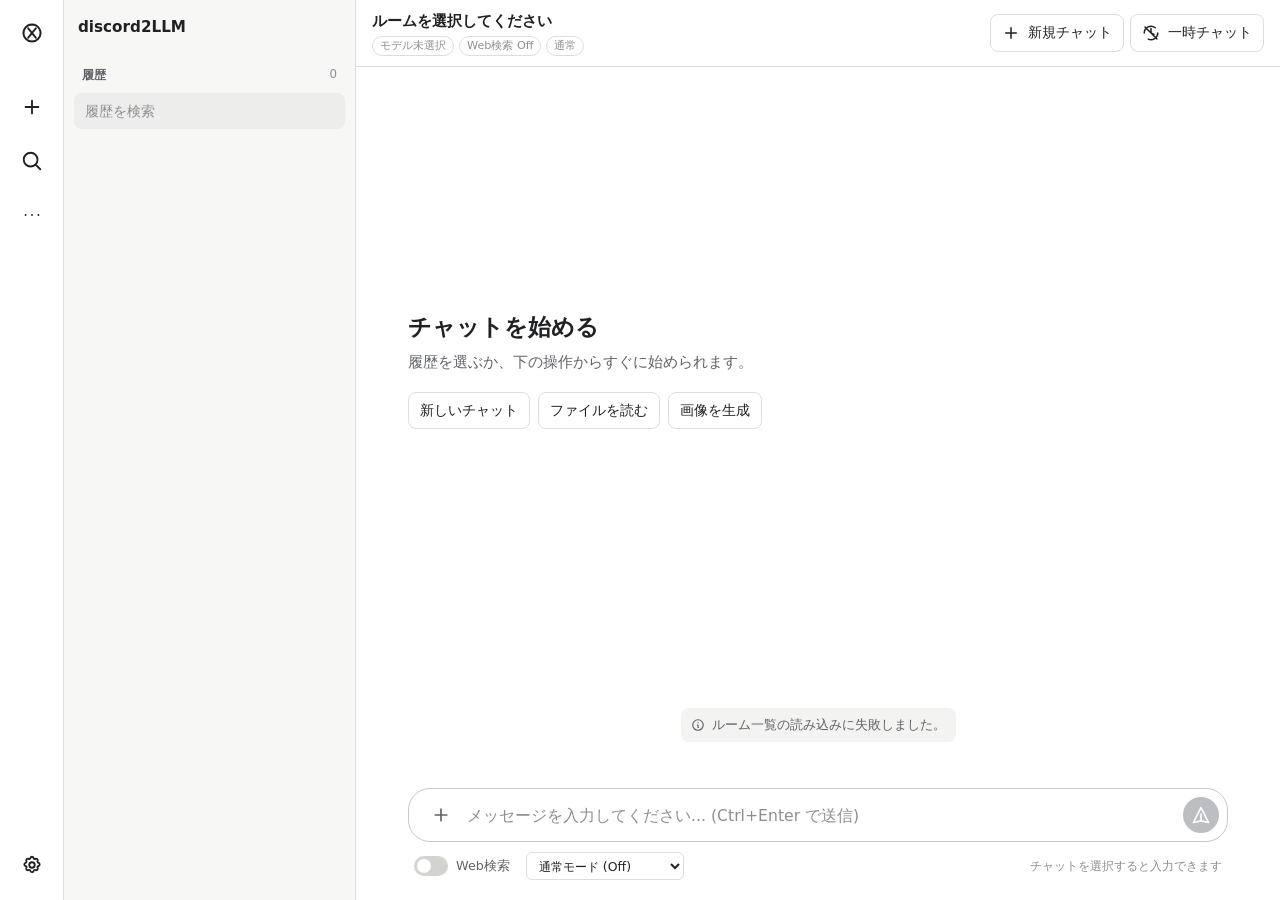
==== docs/index.html @ 70017314 "Add files via upload" ====
<!DOCTYPE html>
<html lang="ja">
<head>
    <meta charset="UTF-8">
    <meta name="viewport" content="width=device-width, initial-scale=1.0">
    <title>discord2LLM Web UI</title>
    <link rel="stylesheet" href="style.css?v=20260608-pages">
</head>
<body>
    <div class="app-container">
        <nav class="quick-rail" aria-label="クイックアクセス">
            <button id="rail-brand-btn" class="rail-btn rail-brand" type="button" title="サイドバーを開閉" aria-label="サイドバーを開閉">
                <svg width="24" height="24" fill="none" stroke="currentColor" viewBox="0 0 24 24" aria-hidden="true"><path stroke-linecap="round" stroke-linejoin="round" stroke-width="1.9" d="M12 3.5a8.5 8.5 0 108.5 8.5M12 3.5a8.5 8.5 0 00-7.36 12.75M12 3.5a8.5 8.5 0 017.36 12.75M8.2 7.3l7.6 9.4M15.8 7.3l-7.6 9.4"/></svg>
            </button>
            <div class="rail-main-actions">
                <button id="rail-new-room-btn" class="rail-btn" type="button" title="新規チャット" aria-label="新規チャット">
                    <svg width="22" height="22" fill="none" stroke="currentColor" viewBox="0 0 24 24" aria-hidden="true"><path stroke-linecap="round" stroke-linejoin="round" stroke-width="2" d="M12 5v14M5 12h14"/></svg>
                </button>
                <button id="rail-search-btn" class="rail-btn" type="button" title="履歴を検索" aria-label="履歴を検索">
                    <svg width="22" height="22" fill="none" stroke="currentColor" viewBox="0 0 24 24" aria-hidden="true"><path stroke-linecap="round" stroke-linejoin="round" stroke-width="2" d="M21 21l-4.35-4.35M10.5 18a7.5 7.5 0 110-15 7.5 7.5 0 010 15z"/></svg>
                </button>
                <button id="rail-history-btn" class="rail-btn" type="button" title="履歴" aria-label="履歴">
                    <svg width="22" height="22" fill="none" stroke="currentColor" viewBox="0 0 24 24" aria-hidden="true"><path stroke-linecap="round" stroke-linejoin="round" stroke-width="2" d="M5 12h.01M12 12h.01M19 12h.01"/></svg>
                </button>
            </div>
            <button id="rail-settings-btn" class="rail-btn rail-bottom" type="button" title="設定" aria-label="設定">
                <svg width="22" height="22" fill="none" stroke="currentColor" viewBox="0 0 24 24" aria-hidden="true"><path stroke-linecap="round" stroke-linejoin="round" stroke-width="2" d="M10.3 4.3c.4-1.7 2.9-1.7 3.4 0 .2.9 1.2 1.4 2 1 1.5-.9 3.3.8 2.4 2.4-.5.8 0 1.8 1 2 1.7.4 1.7 2.9 0 3.4-.9.2-1.4 1.2-1 2 .9 1.5-.8 3.3-2.4 2.4-.8-.5-1.8 0-2 1-.4 1.7-2.9 1.7-3.4 0-.2-.9-1.2-1.4-2-1-1.5.9-3.3-.8-2.4-2.4.5-.8 0-1.8-1-2-1.7-.4-1.7-2.9 0-3.4.9-.2 1.4-1.2 1-2-.9-1.5.8-3.3 2.4-2.4.8.5 1.8 0 2-1z"/><path stroke-linecap="round" stroke-linejoin="round" stroke-width="2" d="M15 12a3 3 0 11-6 0 3 3 0 016 0z"/></svg>
            </button>
        </nav>
        <aside class="sidebar">
            <div class="sidebar-header">
                <h2>discord2LLM</h2>
            </div>

            <div class="sidebar-section">
                <div class="history-header">
                    <h3>履歴</h3>
                    <span id="rooms-count">0</span>
                </div>
                <input id="history-search" class="history-search" type="search" placeholder="履歴を検索" autocomplete="off">
                <ul id="rooms-list" class="rooms-list">
                </ul>
            </div>
        </aside>

        <main class="chat-area">
            <header class="top-nav">
                <div class="room-info">
                    <h1 id="active-room-title">ルームを選択してください</h1>
                    <div class="room-status">
                        <span id="model-status" class="status-pill">モデル未選択</span>
                        <span id="web-status" class="status-pill">Web検索 Off</span>
                        <span id="thinking-status" class="status-pill">通常</span>
                    </div>
                </div>
                <div class="top-actions">
                    <button id="new-room-btn" class="btn btn-secondary btn-icon" type="button" title="新規チャット">
                        <svg width="18" height="18" fill="none" stroke="currentColor" viewBox="0 0 24 24" aria-hidden="true"><path stroke-linecap="round" stroke-linejoin="round" stroke-width="2" d="M12 5v14M5 12h14"/></svg>
                        新規チャット
                    </button>
                    <button id="temporary-room-btn" class="btn btn-secondary btn-icon" type="button" title="一時チャット">
                        <svg width="18" height="18" fill="none" stroke="currentColor" viewBox="0 0 24 24" aria-hidden="true"><path stroke-linecap="round" stroke-linejoin="round" stroke-width="2" d="M12 6v6l4 2M4 4l16 16M21 12a9 9 0 01-12.7 8.2M3 12a9 9 0 0114.7-7"/></svg>
                        一時チャット
                    </button>
                </div>
            </header>

            <div id="messages-container" class="messages-container">
                <div id="welcome-screen" class="welcome-screen">
                    <h2>チャットを始める</h2>
                    <p>履歴を選ぶか、下の操作からすぐに始められます。</p>
                    <div class="welcome-actions">
                        <button type="button" class="welcome-action" data-action="new-chat">新しいチャット</button>
                        <button type="button" class="welcome-action" data-action="attach-file">ファイルを読む</button>
                        <button type="button" class="welcome-action" data-action="image-mode">画像を生成</button>
                    </div>
                </div>
            </div>

            <div id="typing-indicator" class="typing-indicator hidden">
                <span class="indicator-dot"></span>
                <span class="indicator-dot"></span>
                <span class="indicator-dot"></span>
                <span id="typing-status-text">考え中...</span>
            </div>

            <div class="input-panel">
                <div id="attachment-bar" class="attachment-bar hidden"></div>
                <div class="input-wrapper">
                    <div class="tool-picker">
                        <button id="tool-menu-btn" class="tool-menu-btn" type="button" title="機能を選択" aria-label="機能を選択" aria-expanded="false">
                            <svg width="20" height="20" fill="none" stroke="currentColor" viewBox="0 0 24 24"><path stroke-linecap="round" stroke-linejoin="round" stroke-width="2" d="M12 5v14M5 12h14"/></svg>
                        </button>
                        <div id="tool-menu" class="tool-menu hidden" role="menu">
                            <button id="attach-file-btn" type="button" role="menuitem">
                                <span>ファイルを添付</span>
                                <small>PDF / テキスト / 画像</small>
                            </button>
                            <button id="image-mode-btn" type="button" role="menuitem">
                                <span>画像生成</span>
                                <small>ComfyUIで生成</small>
                            </button>
                        </div>
                    </div>
                    <input id="file-input" type="file" multiple class="hidden" accept=".txt,.md,.markdown,.csv,.json,.py,.js,.ts,.html,.css,.xml,.yaml,.yml,.ini,.cfg,.conf,.log,.pdf,image/*">
                    <textarea id="prompt-input" placeholder="メッセージを入力してください... (Ctrl+Enter で送信)" rows="1" disabled></textarea>
                    <button id="send-btn" class="send-btn" disabled>
                        <svg width="20" height="20" fill="none" stroke="currentColor" viewBox="0 0 24 24"><path stroke-linecap="round" stroke-linejoin="round" stroke-width="2" d="M12 19l9 2-9-18-9 18 9-2zm0 0v-8"/></svg>
                    </button>
                </div>
                <div class="mini-controls">
                    <div class="control-item">
                        <label class="switch">
                            <input type="checkbox" id="web-search-fast-toggle">
                            <span class="slider"></span>
                        </label>
                        <span>Web検索</span>
                    </div>
                    <div class="control-item">
                        <select id="thinking-mode-fast-select">
                            <option value="off">通常モード (Off)</option>
                            <option value="native">推論モード (Native)</option>
                            <option value="debate">討論モード (Debate)</option>
                        </select>
                    </div>
                    <div id="input-context-hint" class="input-context-hint">チャットを選択すると入力できます</div>
                </div>
            </div>
        </main>
    </div>
    <div id="sidebar-backdrop" class="sidebar-backdrop hidden"></div>

    <div id="settings-modal" class="modal-overlay hidden">
        <div class="modal-content">
            <div class="modal-header">
                <h2>ルーム設定</h2>
                <button id="settings-close-btn" class="btn-close">
                    <svg width="20" height="20" fill="none" stroke="currentColor" viewBox="0 0 24 24"><path stroke-linecap="round" stroke-linejoin="round" stroke-width="2" d="M6 18L18 6M6 6l12 12"/></svg>
                </button>
            </div>
            <div class="modal-body">
                <form id="settings-form">
                    <div class="form-group">
                        <label for="settings-model">LLM モデル</label>
                        <select id="settings-model">
                            <!-- Models loaded dynamically -->
                        </select>
                    </div>

                    <div class="form-group">
                        <label for="settings-system-prompt">カスタムプロンプト</label>
                        <textarea id="settings-system-prompt" rows="7" placeholder="このルーム専用のシステムプロンプトを入力。空欄で標準設定に戻ります。"></textarea>
                        <p class="form-help">`{username}` または `{user}` を入れると現在のユーザー名に置き換わります。</p>
                    </div>
                    
                    <div class="form-row">
                        <div class="form-group">
                            <label for="settings-temperature">温度 (Temperature)</label>
                            <input type="number" id="settings-temperature" step="0.1" min="0.0" max="2.0">
                        </div>
                        <div class="form-group">
                            <label for="settings-max-tokens">最大トークン数 (Max Tokens)</label>
                            <input type="number" id="settings-max-tokens" step="1" min="1">
                        </div>
                    </div>

                    <div class="form-group checkbox-group">
                        <label class="switch">
                            <input type="checkbox" id="settings-web-search">
                            <span class="slider"></span>
                        </label>
                        <div class="switch-label">
                            <strong>Web検索機能を有効にする</strong>
                            <p>質問に応じてリアルタイムなWeb情報を取得します</p>
                        </div>
                    </div>

                    <div class="form-group" id="search-engine-group">
                        <label for="settings-search-engine">検索エンジン</label>
                        <select id="settings-search-engine">
                            <option value="duckduckgo">DuckDuckGo</option>
                            <option value="google">Google Custom Search</option>
                            <option value="googlenews">Google News</option>
                            <option value="wikipedia">Wikipedia</option>
                        </select>
                    </div>

                    <div class="form-group checkbox-group" id="web-scrape-group">
                        <label class="switch">
                            <input type="checkbox" id="settings-web-scrape">
                            <span class="slider"></span>
                        </label>
                        <div class="switch-label">
                            <strong>詳細ページのスクレイピング</strong>
                            <p>検索結果の上位URLにアクセスして本文を解析します</p>
                        </div>
                    </div>

                    <div class="form-group">
                        <label for="settings-thinking-mode">推論モード</label>
                        <select id="settings-thinking-mode">
                            <option value="off">通常モード (Off)</option>
                            <option value="native">推論モード (Native)</option>
                            <option value="debate">討論モード (Debate)</option>
                        </select>
                    </div>

                    <div class="modal-actions">
                        <button type="button" id="settings-save-btn" class="btn btn-primary">設定を保存</button>
                    </div>
                </form>
            </div>
        </div>
    </div>

    <!-- Script Entry Point -->
    <script src="app.js?v=20260608-pages"></script>
</body>
</html>
---- docs/style.css ----
/* Clean chat workspace for discord2LLM */

:root {
    --bg-page: #ffffff;
    --bg-sidebar: #f7f7f5;
    --bg-subtle: #f3f3f1;
    --bg-hover: #ececea;
    --bg-active: #e7e7e4;
    --bg-input: #ffffff;
    --text-primary: #202123;
    --text-secondary: #5f6368;
    --text-muted: #8b8f94;
    --border: #deded9;
    --border-strong: #c8c8c2;
    --accent: #111827;
    --danger: #b42318;
    --danger-bg: #fff1f0;
    --radius-sm: 6px;
    --radius-md: 8px;
    --rail-width: 64px;
    --sidebar-width: 292px;
    --content-width: 820px;
    --transition: 160ms ease;
    --font-body: system-ui, -apple-system, BlinkMacSystemFont, "Segoe UI", sans-serif;
    --font-mono: ui-monospace, SFMono-Regular, Consolas, "Liberation Mono", monospace;
}

* {
    box-sizing: border-box;
    margin: 0;
    padding: 0;
}

html,
body {
    height: 100%;
}

body {
    background: var(--bg-page);
    color: var(--text-primary);
    font-family: var(--font-body);
    line-height: 1.5;
    overflow: hidden;
}

button,
input,
select,
textarea {
    font: inherit;
}

button {
    border: 0;
}

::-webkit-scrollbar {
    width: 9px;
    height: 9px;
}

::-webkit-scrollbar-track {
    background: transparent;
}

::-webkit-scrollbar-thumb {
    background: #d5d5d0;
    border: 2px solid transparent;
    border-radius: 999px;
    background-clip: padding-box;
}

.app-container {
    display: grid;
    grid-template-columns: var(--rail-width) var(--sidebar-width) minmax(0, 1fr);
    height: 100vh;
    width: 100vw;
    background: var(--bg-page);
    transition: grid-template-columns var(--transition);
}

.quick-rail {
    display: flex;
    align-items: center;
    flex-direction: column;
    height: 100vh;
    padding: 14px 10px;
    background: var(--bg-page);
    border-right: 1px solid var(--border);
    z-index: 45;
}

.rail-main-actions {
    display: flex;
    flex-direction: column;
    gap: 12px;
    margin-top: 34px;
}

.rail-btn {
    display: inline-flex;
    align-items: center;
    justify-content: center;
    width: 42px;
    height: 42px;
    border-radius: 12px;
    background: transparent;
    color: var(--text-primary);
    cursor: pointer;
    transition: background var(--transition), color var(--transition);
}

.rail-btn:hover,
.rail-btn:focus-visible {
    background: var(--bg-subtle);
    color: #000000;
    outline: none;
}

.rail-brand {
    height: 38px;
}

.rail-bottom {
    margin-top: auto;
}

.sidebar {
    display: flex;
    flex-direction: column;
    min-width: 0;
    height: 100vh;
    padding: 10px;
    overflow: hidden;
    background: var(--bg-sidebar);
    border-right: 1px solid var(--border);
    transition: transform var(--transition), opacity var(--transition);
    z-index: 30;
}

body.sidebar-collapsed .app-container {
    grid-template-columns: var(--rail-width) 0 minmax(0, 1fr);
}

body.sidebar-collapsed .sidebar {
    transform: translateX(-100%);
    opacity: 0;
    pointer-events: none;
}

.sidebar-header {
    display: flex;
    align-items: center;
    gap: 8px;
    height: 42px;
    padding: 0 4px 8px;
}

.sidebar-header h2 {
    font-size: 0.95rem;
    font-weight: 650;
    color: var(--text-primary);
    letter-spacing: 0;
}

.icon-btn {
    display: inline-flex;
    align-items: center;
    justify-content: center;
    width: 34px;
    height: 34px;
    flex: 0 0 34px;
    border-radius: var(--radius-sm);
    background: transparent;
    color: var(--text-secondary);
    cursor: pointer;
    transition: background var(--transition), color var(--transition);
}

.icon-btn:hover {
    background: var(--bg-hover);
    color: var(--text-primary);
}

.btn {
    display: inline-flex;
    align-items: center;
    justify-content: center;
    gap: 8px;
    min-height: 36px;
    padding: 8px 12px;
    border-radius: var(--radius-md);
    background: transparent;
    color: var(--text-primary);
    cursor: pointer;
    font-size: 0.9rem;
    font-weight: 500;
    transition: background var(--transition), border-color var(--transition), color var(--transition);
}

.btn-primary {
    width: 100%;
    justify-content: flex-start;
    background: transparent;
    border: 1px solid transparent;
}

.btn-primary:hover {
    background: var(--bg-hover);
}

.btn-secondary {
    border: 1px solid var(--border);
    background: var(--bg-page);
    color: var(--text-primary);
}

.btn-secondary:hover {
    background: var(--bg-subtle);
    border-color: var(--border-strong);
}

.btn-danger {
    border: 1px solid transparent;
    background: transparent;
    color: var(--text-secondary);
}

.btn-danger:hover {
    background: var(--danger-bg);
    color: var(--danger);
}

.btn-icon-only {
    width: 36px;
    padding: 0;
}

.sidebar-section {
    display: flex;
    flex: 1;
    min-height: 0;
    flex-direction: column;
    gap: 8px;
    padding-top: 14px;
}

.history-header {
    display: flex;
    align-items: center;
    justify-content: space-between;
    padding: 0 8px;
}

.history-header h3 {
    font-size: 0.78rem;
    font-weight: 650;
    color: var(--text-secondary);
}

#rooms-count {
    color: var(--text-muted);
    font-size: 0.74rem;
}

.history-search {
    width: 100%;
    min-height: 34px;
    padding: 7px 10px;
    border: 1px solid transparent;
    border-radius: var(--radius-md);
    background: #ededeb;
    color: var(--text-primary);
    outline: none;
    font-size: 0.86rem;
}

.history-search::placeholder {
    color: var(--text-muted);
}

.history-search:focus {
    background: var(--bg-page);
    border-color: var(--border-strong);
}

.rooms-list {
    display: flex;
    flex-direction: column;
    gap: 2px;
    min-height: 0;
    overflow-y: auto;
    list-style: none;
    padding: 2px 0 12px;
}

.room-item {
    display: flex;
    align-items: center;
    justify-content: space-between;
    gap: 10px;
    min-height: 48px;
    padding: 7px 8px;
    border-radius: var(--radius-md);
    color: var(--text-primary);
    cursor: pointer;
}

.room-item:hover {
    background: var(--bg-hover);
}

.room-item.active {
    background: var(--bg-active);
}

.room-item.muted {
    color: var(--text-muted);
    cursor: default;
    font-size: 0.86rem;
}

.room-group-label {
    padding: 12px 8px 4px;
    color: var(--text-muted);
    font-size: 0.7rem;
    font-weight: 650;
}

.room-link {
    display: flex;
    align-items: center;
    gap: 9px;
    min-width: 0;
    flex: 1;
}

.room-link svg {
    flex: 0 0 auto;
    color: var(--text-muted);
}

.room-text {
    display: flex;
    min-width: 0;
    flex-direction: column;
}

.room-title {
    overflow: hidden;
    color: var(--text-primary);
    font-size: 0.9rem;
    font-weight: 500;
    text-overflow: ellipsis;
    white-space: nowrap;
}

.room-subtitle {
    overflow: hidden;
    color: var(--text-muted);
    font-size: 0.73rem;
    text-overflow: ellipsis;
    white-space: nowrap;
}

.room-num {
    flex: 0 0 auto;
    color: var(--text-muted);
    font-size: 0.72rem;
    white-space: nowrap;
}

.room-actions {
    display: flex;
    align-items: center;
    gap: 2px;
    flex: 0 0 auto;
}

.room-delete-btn {
    display: inline-flex;
    align-items: center;
    justify-content: center;
    width: 28px;
    height: 28px;
    border-radius: var(--radius-sm);
    background: transparent;
    color: var(--text-muted);
    cursor: pointer;
    opacity: 0;
    transition: background var(--transition), color var(--transition), opacity var(--transition);
}

.room-item:hover .room-delete-btn,
.room-delete-btn:focus-visible {
    opacity: 1;
}

.room-delete-btn:hover {
    background: var(--danger-bg);
    color: var(--danger);
}

.room-delete-btn:focus-visible {
    outline: 2px solid rgba(180, 35, 24, 0.25);
    outline-offset: 1px;
}

.chat-area {
    display: flex;
    min-width: 0;
    height: 100vh;
    flex-direction: column;
    background: var(--bg-page);
}

.top-nav {
    display: flex;
    align-items: center;
    gap: 10px;
    min-height: 56px;
    padding: 10px 16px;
    border-bottom: 1px solid var(--border);
    background: rgba(255, 255, 255, 0.94);
    z-index: 10;
}

.room-info {
    min-width: 0;
    flex: 1;
}

.room-info h1 {
    overflow: hidden;
    color: var(--text-primary);
    font-size: 0.96rem;
    font-weight: 620;
    letter-spacing: 0;
    text-overflow: ellipsis;
    white-space: nowrap;
}

.room-status {
    display: flex;
    flex-wrap: wrap;
    gap: 5px;
    margin-top: 3px;
}

.status-pill {
    display: inline-flex;
    align-items: center;
    max-width: 210px;
    min-height: 20px;
    padding: 2px 7px;
    overflow: hidden;
    border: 1px solid var(--border);
    border-radius: 999px;
    color: var(--text-muted);
    font-size: 0.7rem;
    line-height: 1.2;
    text-overflow: ellipsis;
    white-space: nowrap;
}

.status-pill.active {
    border-color: #b7d0c1;
    background: #edf7f1;
    color: #245b3b;
}

.top-actions {
    display: flex;
    align-items: center;
    gap: 6px;
}

.top-actions .btn-secondary {
    min-height: 34px;
    padding: 7px 11px;
    border-color: var(--border);
    background: var(--bg-page);
}

.messages-container {
    flex: 1;
    overflow-y: auto;
    padding: 28px 20px 24px;
}

.welcome-screen {
    display: flex;
    height: 100%;
    max-width: var(--content-width);
    margin: 0 auto;
    flex-direction: column;
    justify-content: center;
    color: var(--text-secondary);
}

.welcome-screen h2 {
    margin-bottom: 6px;
    color: var(--text-primary);
    font-size: 1.45rem;
    font-weight: 600;
}

.welcome-screen p {
    font-size: 0.95rem;
}

.welcome-actions,
.empty-actions {
    display: flex;
    flex-wrap: wrap;
    gap: 8px;
    margin-top: 18px;
}

.welcome-action,
.empty-action {
    min-height: 36px;
    padding: 7px 11px;
    border: 1px solid var(--border);
    border-radius: var(--radius-md);
    background: var(--bg-page);
    color: var(--text-primary);
    cursor: pointer;
    font-size: 0.86rem;
    transition: background var(--transition), border-color var(--transition);
}

.welcome-action:hover,
.empty-action:hover {
    border-color: var(--border-strong);
    background: var(--bg-subtle);
}

.empty-conversation {
    display: flex;
    min-height: 100%;
    max-width: var(--content-width);
    margin: 0 auto;
    flex-direction: column;
    justify-content: center;
    color: var(--text-secondary);
}

.empty-conversation h2 {
    margin-bottom: 6px;
    color: var(--text-primary);
    font-size: 1.28rem;
    font-weight: 600;
}

.empty-conversation p {
    max-width: 520px;
    font-size: 0.94rem;
}

.message-row {
    display: flex;
    width: 100%;
    max-width: var(--content-width);
    margin: 0 auto 22px;
}

.message-row.user {
    justify-content: flex-end;
}

.message-row.assistant {
    justify-content: flex-start;
}

.message-bubble {
    max-width: min(76%, 680px);
    color: var(--text-primary);
    font-size: 0.98rem;
    line-height: 1.68;
    word-break: break-word;
}

.message-row.user .message-bubble {
    padding: 10px 14px;
    border-radius: 18px;
    background: var(--bg-subtle);
}

.message-row.assistant .message-bubble {
    width: 100%;
    padding: 2px 0;
    background: transparent;
}

.message-meta {
    display: flex;
    gap: 8px;
    margin-top: 7px;
    color: var(--text-muted);
    font-size: 0.72rem;
}

.message-row.user .message-meta {
    justify-content: flex-end;
}

.system-status-bubble {
    display: flex;
    align-items: center;
    gap: 7px;
    width: fit-content;
    max-width: var(--content-width);
    margin: 10px auto;
    padding: 7px 10px;
    border-radius: var(--radius-md);
    background: var(--bg-subtle);
    color: var(--text-secondary);
    font-size: 0.82rem;
}

.thinking-block {
    margin-bottom: 14px;
    border: 1px solid var(--border);
    border-radius: var(--radius-md);
    background: var(--bg-subtle);
    color: var(--text-secondary);
    font-size: 0.86rem;
}

.thinking-block summary {
    padding: 8px 10px;
    cursor: pointer;
    font-weight: 560;
    user-select: none;
}

.thinking-content {
    max-height: 240px;
    overflow-y: auto;
    padding: 10px;
    border-top: 1px solid var(--border);
    color: var(--text-secondary);
    font-family: var(--font-mono);
    font-size: 0.82rem;
    white-space: pre-wrap;
}

.markdown-body p {
    margin: 0 0 0.85em;
}

.markdown-body p:last-child {
    margin-bottom: 0;
}

.message-bubble pre {
    margin: 12px 0;
    padding: 12px;
    overflow-x: auto;
    border: 1px solid var(--border);
    border-radius: var(--radius-md);
    background: #f6f6f4;
}

.message-bubble code {
    padding: 1px 4px;
    border-radius: 4px;
    background: #f0f0ed;
    font-family: var(--font-mono);
    font-size: 0.92em;
}

.message-bubble pre code {
    padding: 0;
    background: transparent;
}

.message-bubble a {
    color: #0b57d0;
    text-decoration: none;
}

.message-bubble a:hover {
    text-decoration: underline;
}

.generated-image {
    display: block;
    max-width: min(100%, 520px);
    max-height: 520px;
    margin: 10px 0;
    border: 1px solid var(--border);
    border-radius: 12px;
    object-fit: contain;
}

.typing-indicator {
    display: flex;
    align-items: center;
    gap: 5px;
    max-width: var(--content-width);
    width: calc(100% - 40px);
    margin: 0 auto;
    padding: 0 0 8px;
    color: var(--text-muted);
    font-size: 0.82rem;
}

.typing-indicator.hidden {
    display: none;
}

.indicator-dot {
    width: 5px;
    height: 5px;
    border-radius: 50%;
    background: var(--text-muted);
    animation: bounce 1.2s infinite ease-in-out both;
}

.indicator-dot:nth-child(1) {
    animation-delay: -0.28s;
}

.indicator-dot:nth-child(2) {
    animation-delay: -0.14s;
}

#typing-status-text {
    margin-left: 5px;
}

.input-panel {
    display: flex;
    flex-direction: column;
    gap: 10px;
    width: 100%;
    max-width: calc(var(--content-width) + 40px);
    margin: 0 auto;
    padding: 12px 20px 20px;
    background: var(--bg-page);
}

.attachment-bar {
    display: flex;
    flex-wrap: wrap;
    gap: 6px;
    padding: 0 6px;
}

.attachment-chip {
    display: inline-flex;
    align-items: center;
    gap: 8px;
    max-width: 240px;
    padding: 5px 8px;
    border: 1px solid var(--border);
    border-radius: 999px;
    background: var(--bg-subtle);
    color: var(--text-secondary);
    font-size: 0.78rem;
}

.attachment-chip span {
    overflow: hidden;
    text-overflow: ellipsis;
    white-space: nowrap;
}

.attachment-chip button {
    display: inline-flex;
    align-items: center;
    justify-content: center;
    width: 18px;
    height: 18px;
    border-radius: 50%;
    background: transparent;
    color: var(--text-muted);
    cursor: pointer;
}

.attachment-chip button:hover {
    background: var(--bg-hover);
    color: var(--text-primary);
}

.mode-chip {
    border-color: #b8c7e8;
    background: #f0f5ff;
    color: #274472;
}

.attachment-chip.image-chip {
    border-color: #c5d8ca;
    background: #f0f8f3;
    color: #245b3b;
}

.input-wrapper {
    display: flex;
    align-items: flex-end;
    gap: 8px;
    min-height: 52px;
    padding: 8px 8px 8px 14px;
    border: 1px solid var(--border-strong);
    border-radius: 22px;
    background: var(--bg-input);
    position: relative;
}

.input-wrapper:focus-within {
    border-color: #9ca3af;
    box-shadow: 0 0 0 3px rgba(17, 24, 39, 0.08);
}

#prompt-input {
    flex: 1;
    max-height: 200px;
    min-height: 34px;
    padding: 6px 0;
    resize: none;
    border: none;
    outline: none;
    background: transparent;
    color: var(--text-primary);
    font-size: 0.98rem;
}

#prompt-input::placeholder {
    color: var(--text-muted);
}

.tool-picker {
    position: relative;
    display: flex;
    align-items: center;
    flex: 0 0 auto;
}

.tool-menu-btn {
    display: inline-flex;
    align-items: center;
    justify-content: center;
    width: 36px;
    height: 36px;
    border-radius: 50%;
    background: transparent;
    color: var(--text-secondary);
    cursor: pointer;
    transition: background var(--transition), color var(--transition), transform var(--transition);
}

.tool-menu-btn:hover,
body.image-mode-active .tool-menu-btn {
    background: var(--bg-subtle);
    color: var(--text-primary);
}

body.image-mode-active .tool-menu-btn {
    transform: rotate(45deg);
}

.tool-menu {
    position: absolute;
    left: 0;
    bottom: 44px;
    width: 220px;
    padding: 6px;
    border: 1px solid var(--border);
    border-radius: 12px;
    background: var(--bg-page);
    box-shadow: 0 18px 44px rgba(0, 0, 0, 0.14);
    z-index: 40;
}

.tool-menu button {
    display: flex;
    width: 100%;
    flex-direction: column;
    align-items: flex-start;
    gap: 1px;
    padding: 9px 10px;
    border-radius: var(--radius-md);
    background: transparent;
    color: var(--text-primary);
    cursor: pointer;
    text-align: left;
}

.tool-menu button:hover {
    background: var(--bg-subtle);
}

.tool-menu small {
    color: var(--text-muted);
    font-size: 0.72rem;
}

.send-btn {
    display: inline-flex;
    align-items: center;
    justify-content: center;
    width: 36px;
    height: 36px;
    flex: 0 0 36px;
    border-radius: 50%;
    background: var(--accent);
    color: #ffffff;
    cursor: pointer;
    transition: opacity var(--transition), background var(--transition);
}

.send-btn:hover:not(:disabled) {
    background: #000000;
}

.send-btn:disabled {
    cursor: not-allowed;
    opacity: 0.28;
}

.mini-controls {
    display: flex;
    flex-wrap: wrap;
    gap: 10px 16px;
    align-items: center;
    padding: 0 6px;
    color: var(--text-secondary);
    font-size: 0.8rem;
}

.control-item {
    display: flex;
    align-items: center;
    gap: 8px;
}

.control-item select {
    min-height: 28px;
    padding: 3px 8px;
    border: 1px solid var(--border);
    border-radius: var(--radius-sm);
    background: var(--bg-page);
    color: var(--text-primary);
    outline: none;
    font-size: 0.78rem;
}

.input-context-hint {
    margin-left: auto;
    color: var(--text-muted);
    font-size: 0.78rem;
}

.switch {
    position: relative;
    display: inline-block;
    width: 34px;
    height: 20px;
}

.switch input {
    width: 0;
    height: 0;
    opacity: 0;
}

.slider {
    position: absolute;
    inset: 0;
    border-radius: 20px;
    background: #d3d3cf;
    cursor: pointer;
    transition: background var(--transition);
}

.slider::before {
    position: absolute;
    bottom: 3px;
    left: 3px;
    width: 14px;
    height: 14px;
    border-radius: 50%;
    background: #ffffff;
    content: "";
    transition: transform var(--transition);
}

input:checked + .slider {
    background: var(--accent);
}

input:checked + .slider::before {
    transform: translateX(14px);
}

.modal-overlay {
    position: fixed;
    inset: 0;
    display: flex;
    align-items: center;
    justify-content: center;
    padding: 20px;
    background: rgba(0, 0, 0, 0.28);
    z-index: 100;
}

.modal-content {
    width: min(100%, 520px);
    max-height: calc(100vh - 40px);
    overflow-y: auto;
    padding: 20px;
    border: 1px solid var(--border);
    border-radius: 12px;
    background: var(--bg-page);
    box-shadow: 0 20px 50px rgba(0, 0, 0, 0.18);
}

.modal-header {
    display: flex;
    align-items: center;
    justify-content: space-between;
    margin-bottom: 16px;
}

.modal-header h2 {
    font-size: 1rem;
    font-weight: 650;
}

.btn-close {
    display: inline-flex;
    align-items: center;
    justify-content: center;
    width: 34px;
    height: 34px;
    border-radius: var(--radius-sm);
    background: transparent;
    color: var(--text-secondary);
    cursor: pointer;
}

.btn-close:hover {
    background: var(--bg-subtle);
    color: var(--text-primary);
}

.form-group {
    margin-bottom: 15px;
}

.form-row {
    display: grid;
    grid-template-columns: 1fr 1fr;
    gap: 12px;
}

.form-group label {
    display: block;
    margin-bottom: 6px;
    color: var(--text-secondary);
    font-size: 0.82rem;
    font-weight: 560;
}

.form-group select,
.form-group input[type="number"],
.form-group textarea {
    width: 100%;
    min-height: 38px;
    padding: 8px 10px;
    border: 1px solid var(--border);
    border-radius: var(--radius-md);
    background: var(--bg-page);
    color: var(--text-primary);
    outline: none;
}

.form-group textarea {
    min-height: 132px;
    resize: vertical;
    line-height: 1.5;
}

.form-group select:focus,
.form-group input[type="number"]:focus,
.form-group textarea:focus {
    border-color: #9ca3af;
    box-shadow: 0 0 0 3px rgba(17, 24, 39, 0.08);
}

.form-help {
    margin-top: 6px;
    color: var(--text-muted);
    font-size: 0.76rem;
}

.checkbox-group {
    display: flex;
    align-items: flex-start;
    gap: 12px;
    padding: 12px;
    border: 1px solid var(--border);
    border-radius: var(--radius-md);
    background: var(--bg-subtle);
}

.switch-label strong {
    display: block;
    color: var(--text-primary);
    font-size: 0.86rem;
}

.switch-label p {
    margin-top: 2px;
    color: var(--text-muted);
    font-size: 0.76rem;
}

.modal-actions {
    display: flex;
    justify-content: flex-end;
    margin-top: 22px;
}

.modal-actions .btn-primary {
    width: auto;
    background: var(--accent);
    color: #ffffff;
}

.modal-actions .btn-primary:hover {
    background: #000000;
}

.sidebar-backdrop {
    position: fixed;
    inset: 0;
    background: rgba(0, 0, 0, 0.22);
    z-index: 20;
}

.hidden {
    display: none !important;
}

@media (max-width: 760px) {
    .app-container {
        display: grid;
        grid-template-columns: var(--rail-width) minmax(0, 1fr);
    }

    .sidebar {
        position: fixed;
        left: var(--rail-width);
        top: 0;
        width: min(86vw, var(--sidebar-width));
        box-shadow: 10px 0 30px rgba(0, 0, 0, 0.12);
    }

    body.sidebar-collapsed .app-container {
        grid-template-columns: var(--rail-width) minmax(0, 1fr);
    }

    .top-nav {
        padding: 9px 10px;
    }

    .messages-container {
        padding: 22px 14px 18px;
    }

    .message-bubble {
        max-width: 88%;
    }

    .message-row.assistant .message-bubble {
        max-width: 100%;
    }

    .room-delete-btn {
        opacity: 1;
    }

    .input-panel {
        padding: 10px 12px 14px;
    }

    .top-actions .btn-icon {
        width: 36px;
        padding: 0;
        font-size: 0;
    }

    .top-actions .btn-icon svg {
        margin: 0;
    }

    .room-status {
        display: none;
    }

    .form-row {
        grid-template-columns: 1fr;
    }
}

@keyframes bounce {
    0%,
    80%,
    100% {
        transform: scale(0);
    }
    40% {
        transform: scale(1);
    }
}
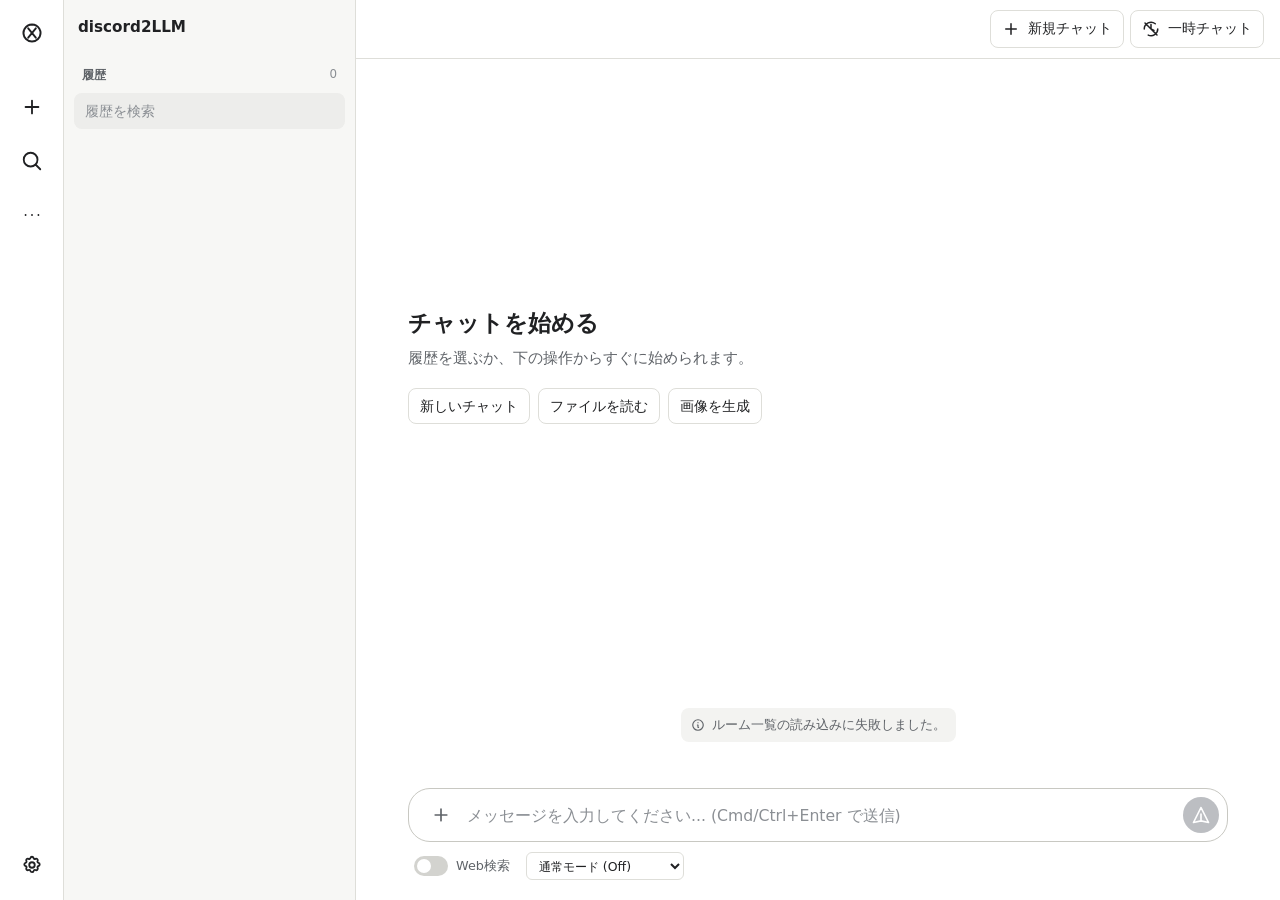
==== commit e65fee89: "Update room title and input hints in index.html" ====
--- a/docs/index.html
+++ b/docs/index.html
@@ -46,11 +46,11 @@
         <main class="chat-area">
             <header class="top-nav">
                 <div class="room-info">
-                    <h1 id="active-room-title">ルームを選択してください</h1>
-                    <div class="room-status">
-                        <span id="model-status" class="status-pill">モデル未選択</span>
-                        <span id="web-status" class="status-pill">Web検索 Off</span>
-                        <span id="thinking-status" class="status-pill">通常</span>
+                    <h1 id="active-room-title"></h1>
+                    <div class="room-status hidden">
+                        <span id="model-status" class="status-pill"></span>
+                        <span id="web-status" class="status-pill"></span>
+                        <span id="thinking-status" class="status-pill"></span>
                     </div>
                 </div>
                 <div class="top-actions">
@@ -103,7 +103,7 @@
                         </div>
                     </div>
                     <input id="file-input" type="file" multiple class="hidden" accept=".txt,.md,.markdown,.csv,.json,.py,.js,.ts,.html,.css,.xml,.yaml,.yml,.ini,.cfg,.conf,.log,.pdf,image/*">
-                    <textarea id="prompt-input" placeholder="メッセージを入力してください... (Ctrl+Enter で送信)" rows="1" disabled></textarea>
+                    <textarea id="prompt-input" placeholder="メッセージを入力してください... (Cmd/Ctrl+Enter で送信)" rows="1" disabled></textarea>
                     <button id="send-btn" class="send-btn" disabled>
                         <svg width="20" height="20" fill="none" stroke="currentColor" viewBox="0 0 24 24"><path stroke-linecap="round" stroke-linejoin="round" stroke-width="2" d="M12 19l9 2-9-18-9 18 9-2zm0 0v-8"/></svg>
                     </button>
@@ -123,7 +123,7 @@
                             <option value="debate">討論モード (Debate)</option>
                         </select>
                     </div>
-                    <div id="input-context-hint" class="input-context-hint">チャットを選択すると入力できます</div>
+                    <div id="input-context-hint" class="input-context-hint hidden"></div>
                 </div>
             </div>
         </main>
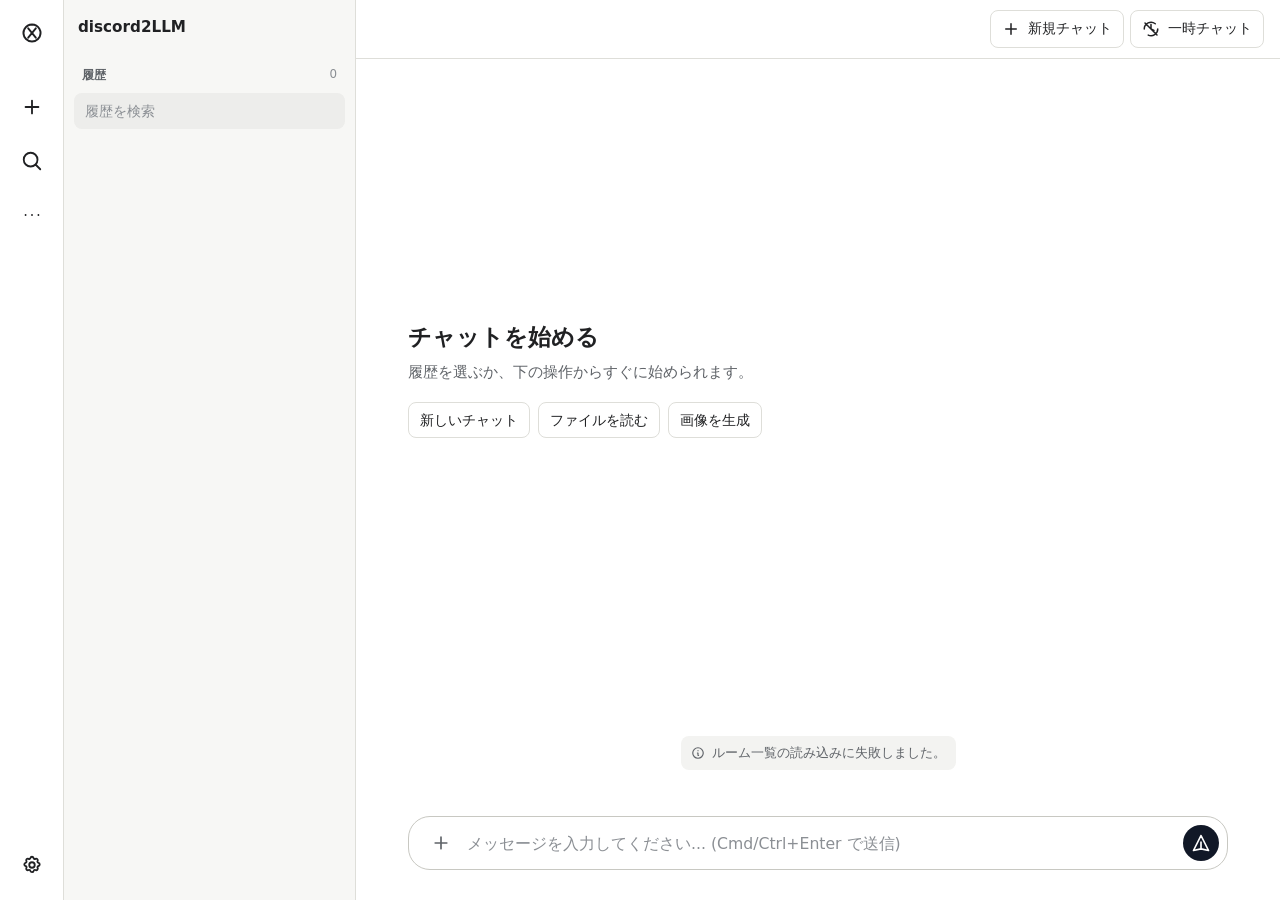
==== commit a628dd10: "Refactor tool menu and settings sections in HTML" ====
--- a/docs/index.html
+++ b/docs/index.html
@@ -92,37 +92,48 @@
                             <svg width="20" height="20" fill="none" stroke="currentColor" viewBox="0 0 24 24"><path stroke-linecap="round" stroke-linejoin="round" stroke-width="2" d="M12 5v14M5 12h14"/></svg>
                         </button>
                         <div id="tool-menu" class="tool-menu hidden" role="menu">
-                            <button id="attach-file-btn" type="button" role="menuitem">
-                                <span>ファイルを添付</span>
-                                <small>PDF / テキスト / 画像</small>
-                            </button>
-                            <button id="image-mode-btn" type="button" role="menuitem">
-                                <span>画像生成</span>
-                                <small>ComfyUIで生成</small>
-                            </button>
+                            <details class="tool-accordion" open>
+                                <summary>入力</summary>
+                                <button id="attach-file-btn" type="button" role="menuitem">
+                                    <span>ファイルを添付</span>
+                                    <small>PDF / テキスト / 画像</small>
+                                </button>
+                                <button id="image-mode-btn" type="button" role="menuitem">
+                                    <span>画像生成</span>
+                                    <small>ComfyUIで生成</small>
+                                </button>
+                            </details>
+                            <details class="tool-accordion">
+                                <summary>簡易設定</summary>
+                                <label class="tool-field" for="model-fast-select">
+                                    <span>モデル</span>
+                                    <select id="model-fast-select"></select>
+                                </label>
+                                <label class="tool-switch">
+                                    <span>Web検索</span>
+                                    <span class="switch">
+                                        <input type="checkbox" id="web-search-fast-toggle">
+                                        <span class="slider"></span>
+                                    </span>
+                                </label>
+                                <label class="tool-field" for="thinking-mode-fast-select">
+                                    <span>モード</span>
+                                    <select id="thinking-mode-fast-select">
+                                        <option value="off">通常</option>
+                                        <option value="native">推論</option>
+                                        <option value="debate">討論</option>
+                                    </select>
+                                </label>
+                            </details>
                         </div>
                     </div>
                     <input id="file-input" type="file" multiple class="hidden" accept=".txt,.md,.markdown,.csv,.json,.py,.js,.ts,.html,.css,.xml,.yaml,.yml,.ini,.cfg,.conf,.log,.pdf,image/*">
-                    <textarea id="prompt-input" placeholder="メッセージを入力してください... (Cmd/Ctrl+Enter で送信)" rows="1" disabled></textarea>
-                    <button id="send-btn" class="send-btn" disabled>
+                    <textarea id="prompt-input" placeholder="メッセージを入力してください... (Cmd/Ctrl+Enter で送信)" rows="1"></textarea>
+                    <button id="send-btn" class="send-btn">
                         <svg width="20" height="20" fill="none" stroke="currentColor" viewBox="0 0 24 24"><path stroke-linecap="round" stroke-linejoin="round" stroke-width="2" d="M12 19l9 2-9-18-9 18 9-2zm0 0v-8"/></svg>
                     </button>
                 </div>
                 <div class="mini-controls">
-                    <div class="control-item">
-                        <label class="switch">
-                            <input type="checkbox" id="web-search-fast-toggle">
-                            <span class="slider"></span>
-                        </label>
-                        <span>Web検索</span>
-                    </div>
-                    <div class="control-item">
-                        <select id="thinking-mode-fast-select">
-                            <option value="off">通常モード (Off)</option>
-                            <option value="native">推論モード (Native)</option>
-                            <option value="debate">討論モード (Debate)</option>
-                        </select>
-                    </div>
                     <div id="input-context-hint" class="input-context-hint hidden"></div>
                 </div>
             </div>
@@ -140,70 +151,77 @@
             </div>
             <div class="modal-body">
                 <form id="settings-form">
-                    <div class="form-group">
-                        <label for="settings-model">LLM モデル</label>
-                        <select id="settings-model">
-                            <!-- Models loaded dynamically -->
-                        </select>
-                    </div>
-
-                    <div class="form-group">
-                        <label for="settings-system-prompt">カスタムプロンプト</label>
-                        <textarea id="settings-system-prompt" rows="7" placeholder="このルーム専用のシステムプロンプトを入力。空欄で標準設定に戻ります。"></textarea>
-                        <p class="form-help">`{username}` または `{user}` を入れると現在のユーザー名に置き換わります。</p>
-                    </div>
-                    
-                    <div class="form-row">
+                    <details class="settings-section" open>
+                        <summary>モデルとプロンプト</summary>
                         <div class="form-group">
-                            <label for="settings-temperature">温度 (Temperature)</label>
-                            <input type="number" id="settings-temperature" step="0.1" min="0.0" max="2.0">
+                            <label for="settings-model">LLM モデル</label>
+                            <select id="settings-model">
+                                <!-- Models loaded dynamically -->
+                            </select>
                         </div>
                         <div class="form-group">
-                            <label for="settings-max-tokens">最大トークン数 (Max Tokens)</label>
-                            <input type="number" id="settings-max-tokens" step="1" min="1">
-                        </div>
-                    </div>
-
-                    <div class="form-group checkbox-group">
-                        <label class="switch">
-                            <input type="checkbox" id="settings-web-search">
-                            <span class="slider"></span>
-                        </label>
-                        <div class="switch-label">
-                            <strong>Web検索機能を有効にする</strong>
-                            <p>質問に応じてリアルタイムなWeb情報を取得します</p>
-                        </div>
-                    </div>
-
-                    <div class="form-group" id="search-engine-group">
-                        <label for="settings-search-engine">検索エンジン</label>
-                        <select id="settings-search-engine">
-                            <option value="duckduckgo">DuckDuckGo</option>
-                            <option value="google">Google Custom Search</option>
-                            <option value="googlenews">Google News</option>
-                            <option value="wikipedia">Wikipedia</option>
-                        </select>
-                    </div>
-
-                    <div class="form-group checkbox-group" id="web-scrape-group">
-                        <label class="switch">
-                            <input type="checkbox" id="settings-web-scrape">
-                            <span class="slider"></span>
-                        </label>
-                        <div class="switch-label">
-                            <strong>詳細ページのスクレイピング</strong>
-                            <p>検索結果の上位URLにアクセスして本文を解析します</p>
-                        </div>
-                    </div>
-
-                    <div class="form-group">
-                        <label for="settings-thinking-mode">推論モード</label>
-                        <select id="settings-thinking-mode">
-                            <option value="off">通常モード (Off)</option>
-                            <option value="native">推論モード (Native)</option>
-                            <option value="debate">討論モード (Debate)</option>
-                        </select>
-                    </div>
+                            <label for="settings-system-prompt">カスタムプロンプト</label>
+                            <textarea id="settings-system-prompt" rows="7" placeholder="このルーム専用のシステムプロンプトを入力。空欄で標準設定に戻ります。"></textarea>
+                            <p class="form-help">`{username}` または `{user}` を入れると現在のユーザー名に置き換わります。</p>
+                        </div>
+                    </details>
+
+                    <details class="settings-section">
+                        <summary>生成設定</summary>
+                        <div class="form-row">
+                            <div class="form-group">
+                                <label for="settings-temperature">温度 (Temperature)</label>
+                                <input type="number" id="settings-temperature" step="0.1" min="0.0" max="2.0">
+                            </div>
+                            <div class="form-group">
+                                <label for="settings-max-tokens">最大トークン数 (Max Tokens)</label>
+                                <input type="number" id="settings-max-tokens" step="1" min="1">
+                            </div>
+                        </div>
+                        <div class="form-group">
+                            <label for="settings-thinking-mode">推論モード</label>
+                            <select id="settings-thinking-mode">
+                                <option value="off">通常モード (Off)</option>
+                                <option value="native">推論モード (Native)</option>
+                                <option value="debate">討論モード (Debate)</option>
+                            </select>
+                        </div>
+                    </details>
+
+                    <details class="settings-section">
+                        <summary>Web検索</summary>
+                        <div class="form-group checkbox-group">
+                            <label class="switch">
+                                <input type="checkbox" id="settings-web-search">
+                                <span class="slider"></span>
+                            </label>
+                            <div class="switch-label">
+                                <strong>Web検索機能を有効にする</strong>
+                                <p>質問に応じてリアルタイムなWeb情報を取得します</p>
+                            </div>
+                        </div>
+
+                        <div class="form-group" id="search-engine-group">
+                            <label for="settings-search-engine">検索エンジン</label>
+                            <select id="settings-search-engine">
+                                <option value="duckduckgo">DuckDuckGo</option>
+                                <option value="google">Google Custom Search</option>
+                                <option value="googlenews">Google News</option>
+                                <option value="wikipedia">Wikipedia</option>
+                            </select>
+                        </div>
+
+                        <div class="form-group checkbox-group" id="web-scrape-group">
+                            <label class="switch">
+                                <input type="checkbox" id="settings-web-scrape">
+                                <span class="slider"></span>
+                            </label>
+                            <div class="switch-label">
+                                <strong>詳細ページのスクレイピング</strong>
+                                <p>検索結果の上位URLにアクセスして本文を解析します</p>
+                            </div>
+                        </div>
+                    </details>
 
                     <div class="modal-actions">
                         <button type="button" id="settings-save-btn" class="btn btn-primary">設定を保存</button>
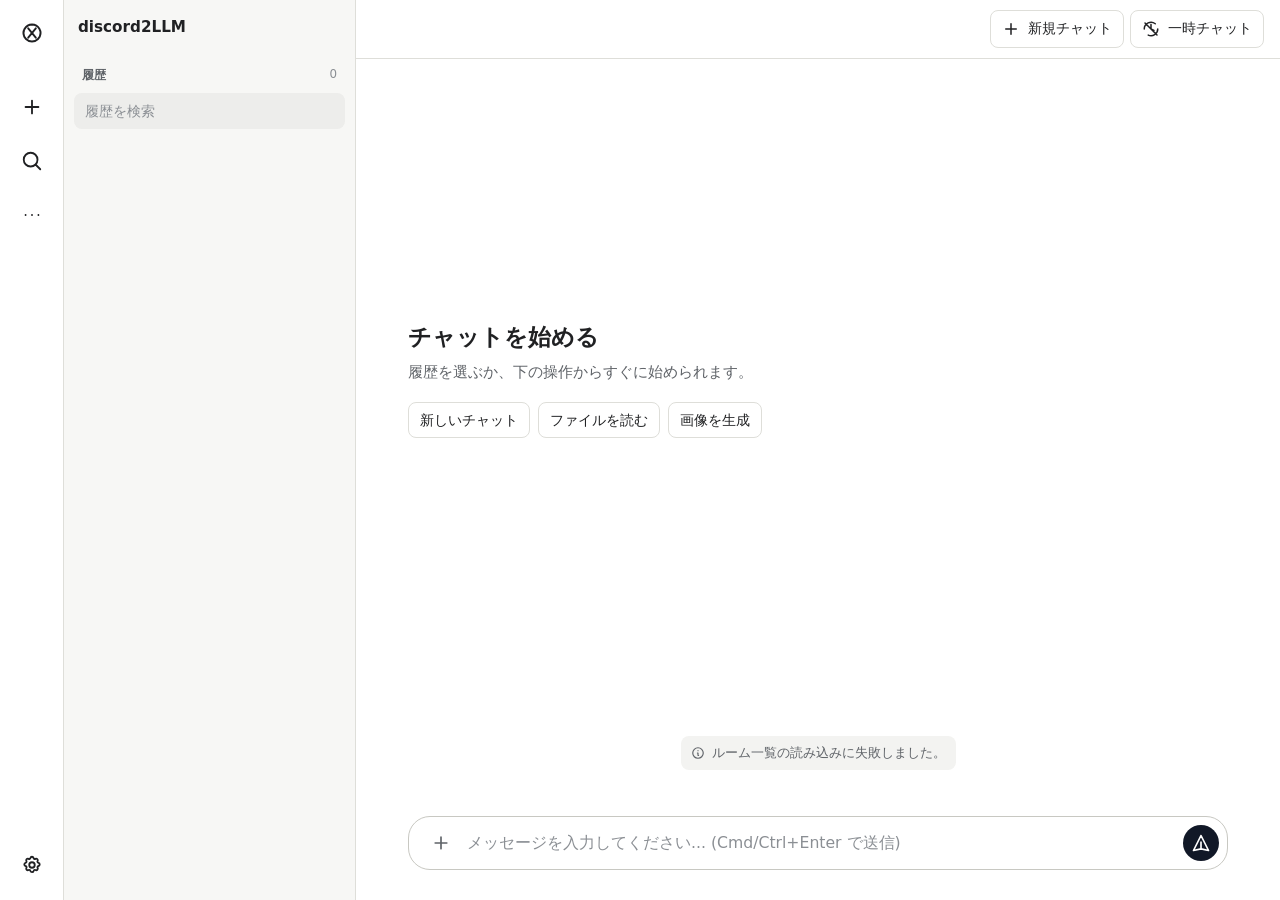
==== commit 80e3190c: "Update stylesheet and script versioning in index.html" ====
--- a/docs/index.html
+++ b/docs/index.html
@@ -4,7 +4,7 @@
     <meta charset="UTF-8">
     <meta name="viewport" content="width=device-width, initial-scale=1.0">
     <title>discord2LLM Web UI</title>
-    <link rel="stylesheet" href="style.css?v=20260608-pages">
+    <link rel="stylesheet" href="style.css?v=20260618-mobile">
 </head>
 <body>
     <div class="app-container">
@@ -232,6 +232,6 @@
     </div>
 
     <!-- Script Entry Point -->
-    <script src="app.js?v=20260608-pages"></script>
+    <script src="app.js?v=20260618-mobile"></script>
 </body>
 </html>
--- a/docs/style.css
+++ b/docs/style.css
@@ -656,12 +656,46 @@
 }
 
 .message-bubble pre {
-    margin: 12px 0;
+    margin: 0;
     padding: 12px;
     overflow-x: auto;
+    background: #f6f6f4;
+}
+
+.code-block {
+    margin: 12px 0;
     border: 1px solid var(--border);
     border-radius: var(--radius-md);
     background: #f6f6f4;
+    overflow: hidden;
+}
+
+.code-block-header {
+    display: flex;
+    align-items: center;
+    justify-content: space-between;
+    gap: 10px;
+    padding: 7px 10px;
+    border-bottom: 1px solid var(--border);
+    background: #ececea;
+    color: var(--text-muted);
+    font-family: var(--font-mono);
+    font-size: 0.74rem;
+}
+
+.code-copy-btn {
+    padding: 3px 8px;
+    border: 1px solid var(--border);
+    border-radius: var(--radius-sm);
+    background: var(--bg-page);
+    color: var(--text-secondary);
+    cursor: pointer;
+    font-size: 0.72rem;
+}
+
+.code-copy-btn:hover {
+    background: var(--bg-subtle);
+    color: var(--text-primary);
 }
 
 .message-bubble code {
@@ -675,6 +709,71 @@
 .message-bubble pre code {
     padding: 0;
     background: transparent;
+}
+
+.markdown-body h1,
+.markdown-body h2,
+.markdown-body h3 {
+    margin: 0.9em 0 0.45em;
+    color: var(--text-primary);
+    line-height: 1.25;
+}
+
+.markdown-body h1 {
+    font-size: 1.28rem;
+}
+
+.markdown-body h2 {
+    font-size: 1.15rem;
+}
+
+.markdown-body h3 {
+    font-size: 1.02rem;
+}
+
+.markdown-body ul,
+.markdown-body ol {
+    margin: 0.45em 0 0.9em;
+    padding-left: 1.35em;
+}
+
+.markdown-body li {
+    margin: 0.22em 0;
+}
+
+.markdown-body blockquote {
+    margin: 0.8em 0;
+    padding: 0.35em 0 0.35em 0.9em;
+    border-left: 3px solid var(--border-strong);
+    color: var(--text-secondary);
+}
+
+.markdown-body hr {
+    height: 1px;
+    margin: 1em 0;
+    border: 0;
+    background: var(--border);
+}
+
+.markdown-body table {
+    display: block;
+    max-width: 100%;
+    margin: 0.9em 0;
+    overflow-x: auto;
+    border-collapse: collapse;
+    font-size: 0.92rem;
+}
+
+.markdown-body th,
+.markdown-body td {
+    padding: 6px 8px;
+    border: 1px solid var(--border);
+    vertical-align: top;
+}
+
+.markdown-body th {
+    background: var(--bg-subtle);
+    font-weight: 650;
 }
 
 .message-bubble a {
@@ -866,13 +965,37 @@
     position: absolute;
     left: 0;
     bottom: 44px;
-    width: 220px;
-    padding: 6px;
+    width: min(300px, calc(100vw - 32px));
+    padding: 8px;
     border: 1px solid var(--border);
     border-radius: 12px;
     background: var(--bg-page);
     box-shadow: 0 18px 44px rgba(0, 0, 0, 0.14);
     z-index: 40;
+}
+
+.tool-accordion {
+    border-bottom: 1px solid var(--border);
+    padding: 2px 0;
+}
+
+.tool-accordion:last-child {
+    border-bottom: 0;
+}
+
+.tool-accordion summary {
+    padding: 8px 10px;
+    border-radius: var(--radius-md);
+    color: var(--text-secondary);
+    cursor: pointer;
+    font-size: 0.78rem;
+    font-weight: 650;
+    list-style-position: inside;
+}
+
+.tool-accordion summary:hover {
+    background: var(--bg-subtle);
+    color: var(--text-primary);
 }
 
 .tool-menu button {
@@ -898,6 +1021,29 @@
     font-size: 0.72rem;
 }
 
+.tool-field,
+.tool-switch {
+    display: flex;
+    align-items: center;
+    justify-content: space-between;
+    gap: 10px;
+    padding: 8px 10px;
+    color: var(--text-primary);
+    font-size: 0.8rem;
+}
+
+.tool-field select {
+    min-width: 0;
+    width: 170px;
+    min-height: 30px;
+    padding: 4px 8px;
+    border: 1px solid var(--border);
+    border-radius: var(--radius-sm);
+    background: var(--bg-page);
+    color: var(--text-primary);
+    outline: none;
+}
+
 .send-btn {
     display: inline-flex;
     align-items: center;
@@ -952,6 +1098,26 @@
     margin-left: auto;
     color: var(--text-muted);
     font-size: 0.78rem;
+}
+
+.settings-section {
+    border: 1px solid var(--border);
+    border-radius: var(--radius-md);
+    margin-bottom: 12px;
+    padding: 0 12px;
+    background: var(--bg-page);
+}
+
+.settings-section summary {
+    padding: 12px 0;
+    color: var(--text-primary);
+    cursor: pointer;
+    font-weight: 650;
+}
+
+.settings-section[open] summary {
+    border-bottom: 1px solid var(--border);
+    margin-bottom: 12px;
 }
 
 .switch {
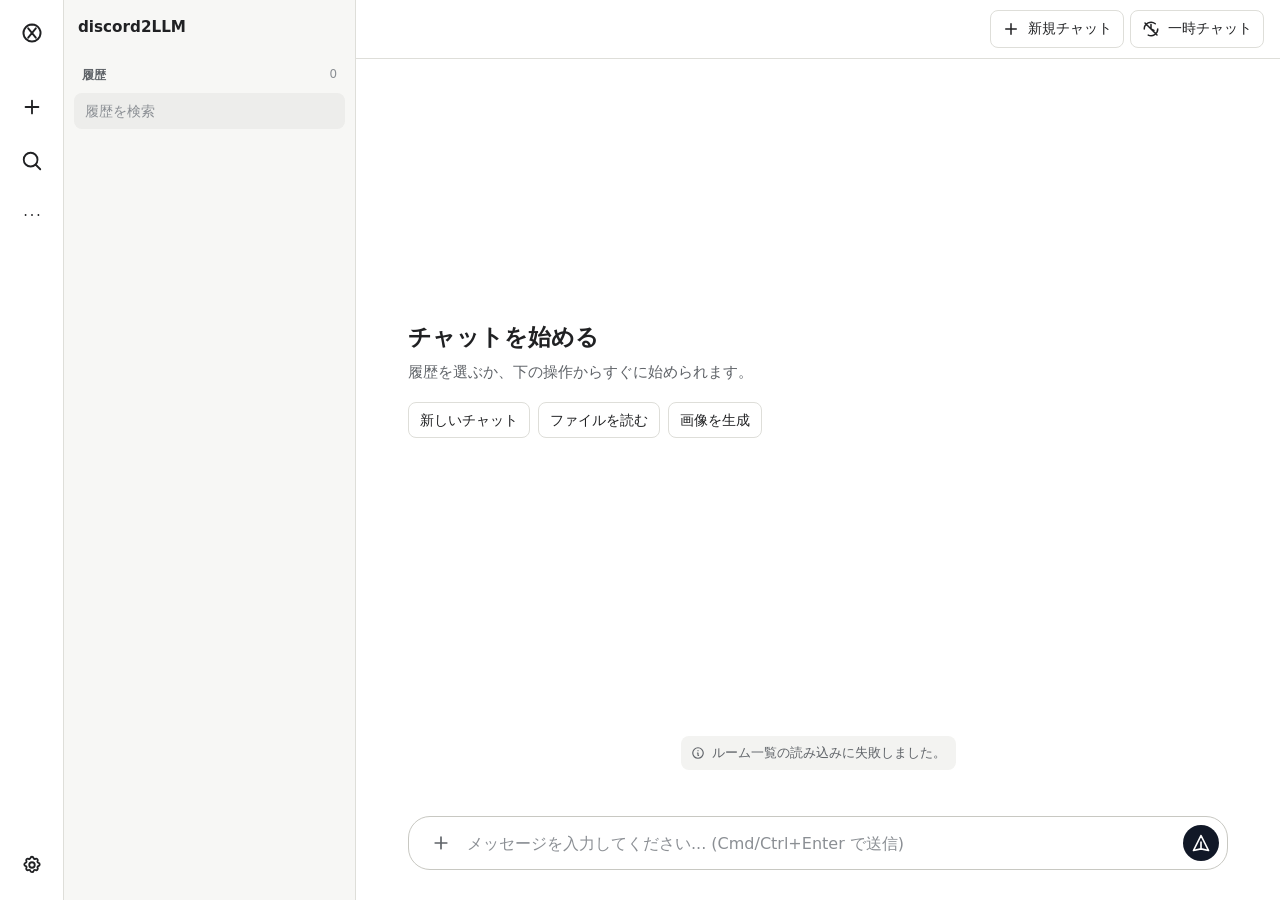
==== commit 2d2aeefe: "Update index.html" ====
--- a/docs/index.html
+++ b/docs/index.html
@@ -4,7 +4,7 @@
     <meta charset="UTF-8">
     <meta name="viewport" content="width=device-width, initial-scale=1.0">
     <title>discord2LLM Web UI</title>
-    <link rel="stylesheet" href="style.css?v=20260618-mobile">
+    <link rel="stylesheet" href="style.css?v=20260618-backend-setup">
 </head>
 <body>
     <div class="app-container">
@@ -232,6 +232,6 @@
     </div>
 
     <!-- Script Entry Point -->
-    <script src="app.js?v=20260618-mobile"></script>
+    <script src="app.js?v=20260618-backend-setup"></script>
 </body>
 </html>
--- a/docs/style.css
+++ b/docs/style.css
@@ -20,6 +20,8 @@
     --rail-width: 64px;
     --sidebar-width: 292px;
     --content-width: 820px;
+    --app-height: 100dvh;
+    --safe-bottom: env(safe-area-inset-bottom, 0px);
     --transition: 160ms ease;
     --font-body: system-ui, -apple-system, BlinkMacSystemFont, "Segoe UI", sans-serif;
     --font-mono: ui-monospace, SFMono-Regular, Consolas, "Liberation Mono", monospace;
@@ -42,6 +44,7 @@
     font-family: var(--font-body);
     line-height: 1.5;
     overflow: hidden;
+    overscroll-behavior: none;
 }
 
 button,
@@ -74,7 +77,7 @@
 .app-container {
     display: grid;
     grid-template-columns: var(--rail-width) var(--sidebar-width) minmax(0, 1fr);
-    height: 100vh;
+    height: var(--app-height);
     width: 100vw;
     background: var(--bg-page);
     transition: grid-template-columns var(--transition);
@@ -84,7 +87,7 @@
     display: flex;
     align-items: center;
     flex-direction: column;
-    height: 100vh;
+    height: var(--app-height);
     padding: 14px 10px;
     background: var(--bg-page);
     border-right: 1px solid var(--border);
@@ -130,7 +133,7 @@
     display: flex;
     flex-direction: column;
     min-width: 0;
-    height: 100vh;
+    height: var(--app-height);
     padding: 10px;
     overflow: hidden;
     background: var(--bg-sidebar);
@@ -410,7 +413,7 @@
 .chat-area {
     display: flex;
     min-width: 0;
-    height: 100vh;
+    height: var(--app-height);
     flex-direction: column;
     background: var(--bg-page);
 }
@@ -485,8 +488,10 @@
 
 .messages-container {
     flex: 1;
+    min-height: 0;
     overflow-y: auto;
     padding: 28px 20px 24px;
+    -webkit-overflow-scrolling: touch;
 }
 
 .welcome-screen {
@@ -838,8 +843,9 @@
     width: 100%;
     max-width: calc(var(--content-width) + 40px);
     margin: 0 auto;
-    padding: 12px 20px 20px;
-    background: var(--bg-page);
+    padding: 12px 20px calc(20px + var(--safe-bottom));
+    background: var(--bg-page);
+    flex: 0 0 auto;
 }
 
 .attachment-bar {
@@ -916,6 +922,7 @@
 
 #prompt-input {
     flex: 1;
+    width: 100%;
     max-height: 200px;
     min-height: 34px;
     padding: 6px 0;
@@ -924,7 +931,8 @@
     outline: none;
     background: transparent;
     color: var(--text-primary);
-    font-size: 0.98rem;
+    font-size: 1rem;
+    line-height: 1.45;
 }
 
 #prompt-input::placeholder {
@@ -1175,7 +1183,7 @@
 
 .modal-content {
     width: min(100%, 520px);
-    max-height: calc(100vh - 40px);
+    max-height: calc(var(--app-height) - 40px);
     overflow-y: auto;
     padding: 20px;
     border: 1px solid var(--border);
@@ -1313,9 +1321,14 @@
 }
 
 @media (max-width: 760px) {
+    :root {
+        --rail-width: 54px;
+    }
+
     .app-container {
         display: grid;
         grid-template-columns: var(--rail-width) minmax(0, 1fr);
+        width: 100%;
     }
 
     .sidebar {
@@ -1323,7 +1336,18 @@
         left: var(--rail-width);
         top: 0;
         width: min(86vw, var(--sidebar-width));
+        height: var(--app-height);
         box-shadow: 10px 0 30px rgba(0, 0, 0, 0.12);
+    }
+
+    .quick-rail {
+        padding: 10px 6px;
+    }
+
+    .rail-btn {
+        width: 40px;
+        height: 40px;
+        border-radius: 10px;
     }
 
     body.sidebar-collapsed .app-container {
@@ -1335,11 +1359,12 @@
     }
 
     .messages-container {
-        padding: 22px 14px 18px;
+        padding: 18px 12px 14px;
     }
 
     .message-bubble {
-        max-width: 88%;
+        max-width: 92%;
+        font-size: 0.95rem;
     }
 
     .message-row.assistant .message-bubble {
@@ -1351,7 +1376,38 @@
     }
 
     .input-panel {
-        padding: 10px 12px 14px;
+        gap: 8px;
+        padding: 8px 10px calc(10px + var(--safe-bottom));
+    }
+
+    .input-wrapper {
+        gap: 6px;
+        min-height: 48px;
+        padding: 6px 7px 6px 10px;
+        border-radius: 18px;
+    }
+
+    #prompt-input {
+        font-size: 16px;
+        max-height: min(150px, calc(var(--app-height) * 0.32));
+    }
+
+    .tool-menu {
+        left: -2px;
+        bottom: 42px;
+        width: min(286px, calc(100vw - var(--rail-width) - 24px));
+        max-height: calc(var(--app-height) - 120px);
+        overflow-y: auto;
+    }
+
+    .tool-field {
+        align-items: flex-start;
+        flex-direction: column;
+        gap: 5px;
+    }
+
+    .tool-field select {
+        width: 100%;
     }
 
     .top-actions .btn-icon {
@@ -1366,6 +1422,17 @@
 
     .room-status {
         display: none;
+    }
+
+    .modal-overlay {
+        align-items: flex-end;
+        padding: 10px;
+        padding-bottom: calc(10px + var(--safe-bottom));
+    }
+
+    .modal-content {
+        max-height: calc(var(--app-height) - 20px - var(--safe-bottom));
+        padding: 16px;
     }
 
     .form-row {
